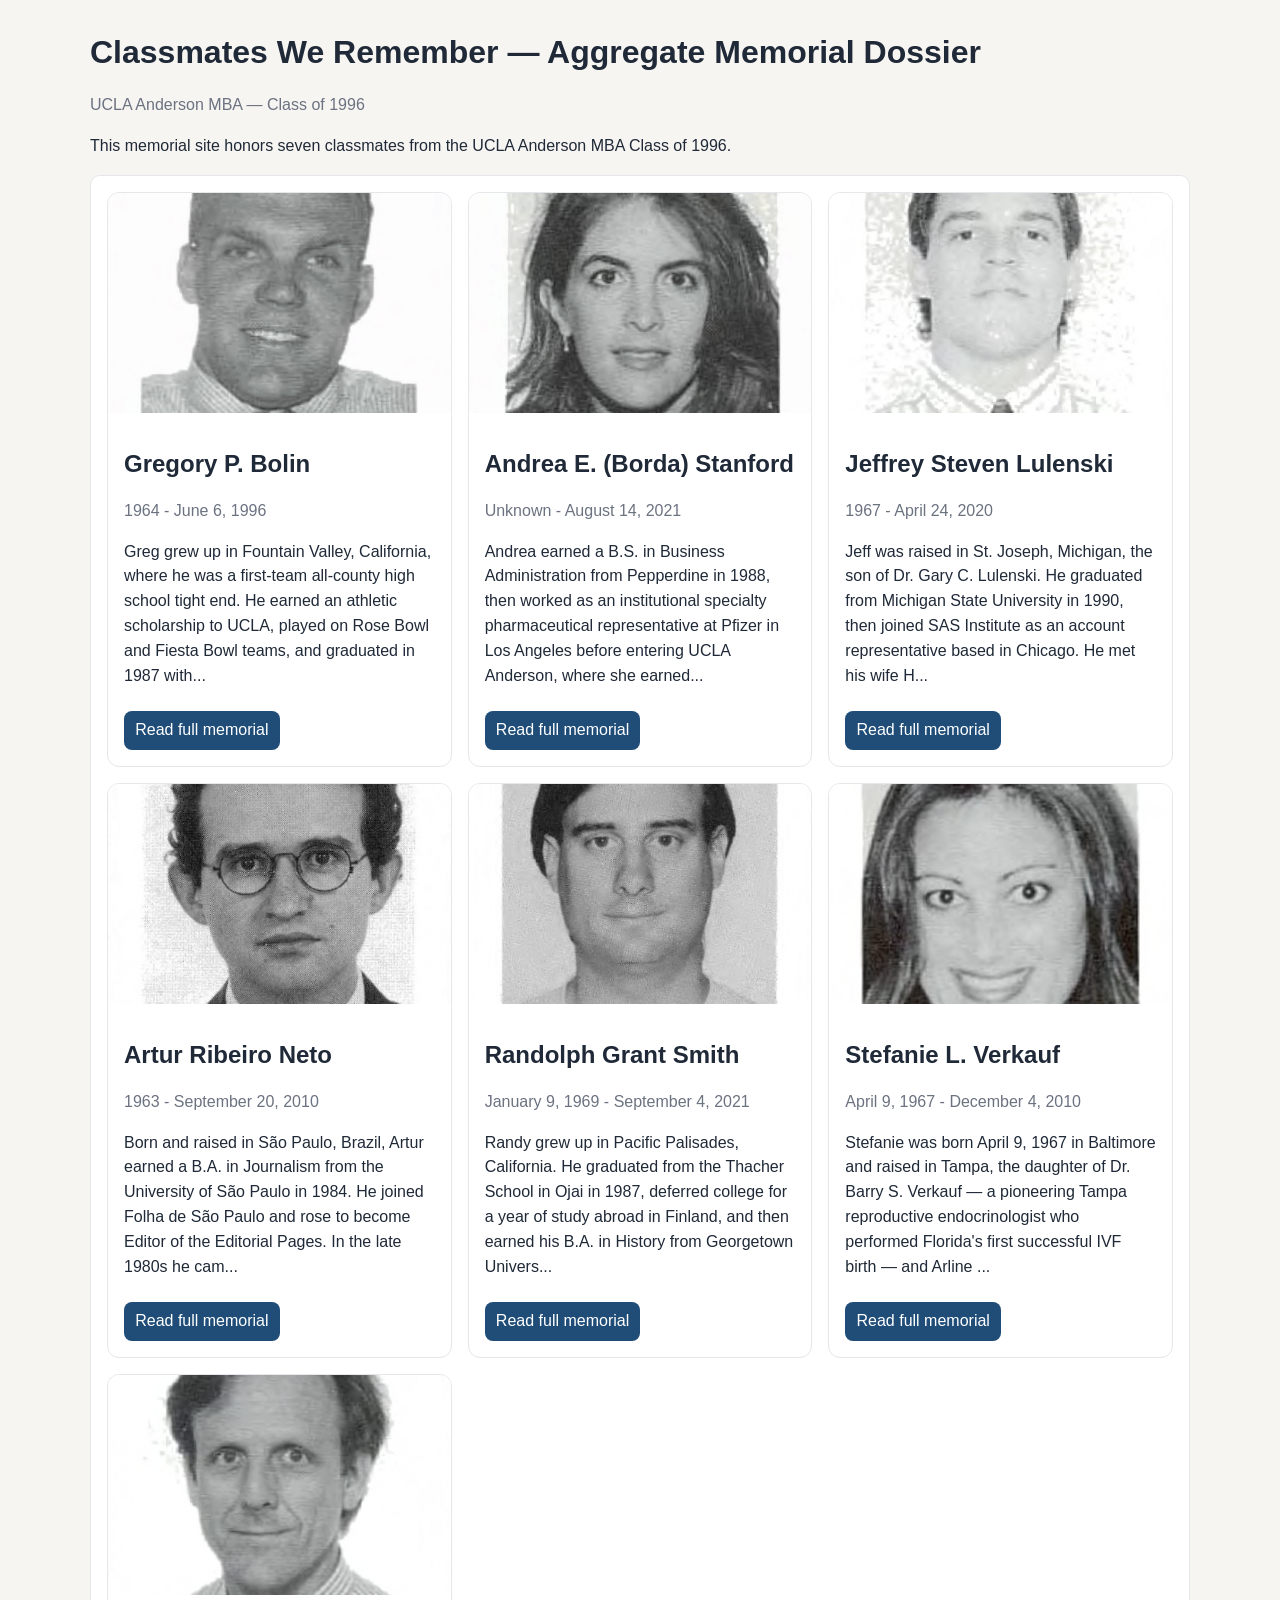
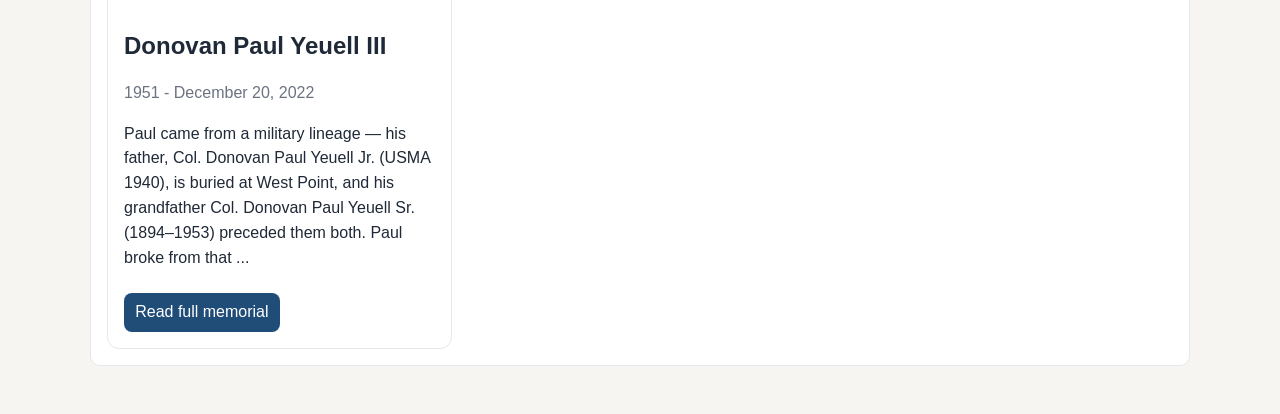
==== docs/index.html @ fdd66494 "Initial memorial site for UCLA Anderson MBA Class of 1996" ====
<!doctype html>
<html lang="en">
<head>
  <meta charset="utf-8" />
  <meta name="viewport" content="width=device-width, initial-scale=1" />
  <title>Classmates We Remember | UCLA Anderson MBA 1996</title>
  <link rel="stylesheet" href="./styles.css" />
</head>
<body>
  <main class="container">
    <header>
      <h1>Classmates We Remember — Aggregate Memorial Dossier</h1>
      <p class="subtitle">UCLA Anderson MBA — Class of 1996</p>
      <p>This memorial site honors seven classmates from the UCLA Anderson MBA Class of 1996.</p>
    </header>
    <section class="grid">
      <article class="card">
        <img src="./images/1_greg_bolin.png" alt="Photo of Greg Bolin" loading="lazy" />
        <div class="card-body">
          <h2>Gregory P. Bolin</h2>
          <p class="muted">1964 - June 6, 1996</p>
          <p>Greg grew up in Fountain Valley, California, where he was a first-team all-county high school tight end. He earned an athletic scholarship to UCLA, played on Rose Bowl and Fiesta Bowl teams, and graduated in 1987 with...</p>
          <a class="button" href="./classmates/bolin.html">Read full memorial</a>
        </div>
      </article><article class="card">
        <img src="./images/2_andrea_borda.png" alt="Photo of Andrea Stanford" loading="lazy" />
        <div class="card-body">
          <h2>Andrea E. (Borda) Stanford</h2>
          <p class="muted">Unknown - August 14, 2021</p>
          <p>Andrea earned a B.S. in Business Administration from Pepperdine in 1988, then worked as an institutional specialty pharmaceutical representative at Pfizer in Los Angeles before entering UCLA Anderson, where she earned...</p>
          <a class="button" href="./classmates/borda_stanford.html">Read full memorial</a>
        </div>
      </article><article class="card">
        <img src="./images/3_jeff_lulenski.png" alt="Photo of Jeff Lulenski" loading="lazy" />
        <div class="card-body">
          <h2>Jeffrey Steven Lulenski</h2>
          <p class="muted">1967 - April 24, 2020</p>
          <p>Jeff was raised in St. Joseph, Michigan, the son of Dr. Gary C. Lulenski. He graduated from Michigan State University in 1990, then joined SAS Institute as an account representative based in Chicago. He met his wife H...</p>
          <a class="button" href="./classmates/lulenski.html">Read full memorial</a>
        </div>
      </article><article class="card">
        <img src="./images/4_artur_neto.png" alt="Photo of Artur Ribeiro" loading="lazy" />
        <div class="card-body">
          <h2>Artur Ribeiro Neto</h2>
          <p class="muted">1963 - September 20, 2010</p>
          <p>Born and raised in São Paulo, Brazil, Artur earned a B.A. in Journalism from the University of São Paulo in 1984. He joined Folha de São Paulo and rose to become Editor of the Editorial Pages. In the late 1980s he cam...</p>
          <a class="button" href="./classmates/ribeiro_neto.html">Read full memorial</a>
        </div>
      </article><article class="card">
        <img src="./images/5_randy_smith.png" alt="Photo of Randy Smith" loading="lazy" />
        <div class="card-body">
          <h2>Randolph Grant Smith</h2>
          <p class="muted">January 9, 1969 - September 4, 2021</p>
          <p>Randy grew up in Pacific Palisades, California. He graduated from the Thacher School in Ojai in 1987, deferred college for a year of study abroad in Finland, and then earned his B.A. in History from Georgetown Univers...</p>
          <a class="button" href="./classmates/smith.html">Read full memorial</a>
        </div>
      </article><article class="card">
        <img src="./images/6_stef_verkauf.png" alt="Photo of Stefanie Verkauf" loading="lazy" />
        <div class="card-body">
          <h2>Stefanie L. Verkauf</h2>
          <p class="muted">April 9, 1967 - December 4, 2010</p>
          <p>Stefanie was born April 9, 1967 in Baltimore and raised in Tampa, the daughter of Dr. Barry S. Verkauf — a pioneering Tampa reproductive endocrinologist who performed Florida&#x27;s first successful IVF birth — and Arline ...</p>
          <a class="button" href="./classmates/verkauf.html">Read full memorial</a>
        </div>
      </article><article class="card">
        <img src="./images/7_paul_yuell.png" alt="Photo of D. Paul Yeuell" loading="lazy" />
        <div class="card-body">
          <h2>Donovan Paul Yeuell III</h2>
          <p class="muted">1951 - December 20, 2022</p>
          <p>Paul came from a military lineage — his father, Col. Donovan Paul Yeuell Jr. (USMA 1940), is buried at West Point, and his grandfather Col. Donovan Paul Yeuell Sr. (1894–1953) preceded them both. Paul broke from that ...</p>
          <a class="button" href="./classmates/yeuell.html">Read full memorial</a>
        </div>
      </article>
    </section>
  </main>
</body>
</html>
---- docs/styles.css ----
:root {
  --bg: #f7f5f2;
  --text: #1f2937;
  --muted: #6b7280;
  --card: #ffffff;
  --border: #e5e7eb;
  --accent: #1f4d78;
}

* { box-sizing: border-box; }
body {
  margin: 0;
  font-family: -apple-system, BlinkMacSystemFont, "Segoe UI", Roboto, Arial, sans-serif;
  background: var(--bg);
  color: var(--text);
  line-height: 1.55;
}

.container {
  width: min(1100px, 92%);
  margin: 2rem auto 3rem;
}

h1, h2 { line-height: 1.25; }
.subtitle, .muted { color: var(--muted); }

.grid {
  display: grid;
  gap: 1rem;
  grid-template-columns: repeat(auto-fit, minmax(260px, 1fr));
}

.card {
  background: var(--card);
  border: 1px solid var(--border);
  border-radius: 12px;
  overflow: hidden;
}

.card img, .thumb {
  width: 100%;
  height: 220px;
  object-fit: cover;
  display: block;
}

.card-body { padding: 1rem; }

.button {
  display: inline-block;
  margin-top: .4rem;
  text-decoration: none;
  color: white;
  background: var(--accent);
  padding: .45rem .7rem;
  border-radius: 8px;
}

.person-header {
  display: flex;
  gap: 1.2rem;
  align-items: flex-start;
  justify-content: space-between;
  flex-wrap: wrap;
}

.portrait {
  width: min(320px, 100%);
  border-radius: 10px;
  border: 1px solid var(--border);
}

.gallery {
  display: flex;
  flex-wrap: wrap;
  gap: .7rem;
}

.gallery img {
  width: 300px;
  max-width: 100%;
  height: 180px;
  object-fit: cover;
  border-radius: 8px;
  border: 1px solid var(--border);
}

.placeholder {
  background: #eef2f7;
  color: var(--muted);
  display: grid;
  place-items: center;
}

section {
  background: var(--card);
  border: 1px solid var(--border);
  border-radius: 10px;
  padding: 1rem;
  margin-top: 1rem;
}

a { color: var(--accent); }
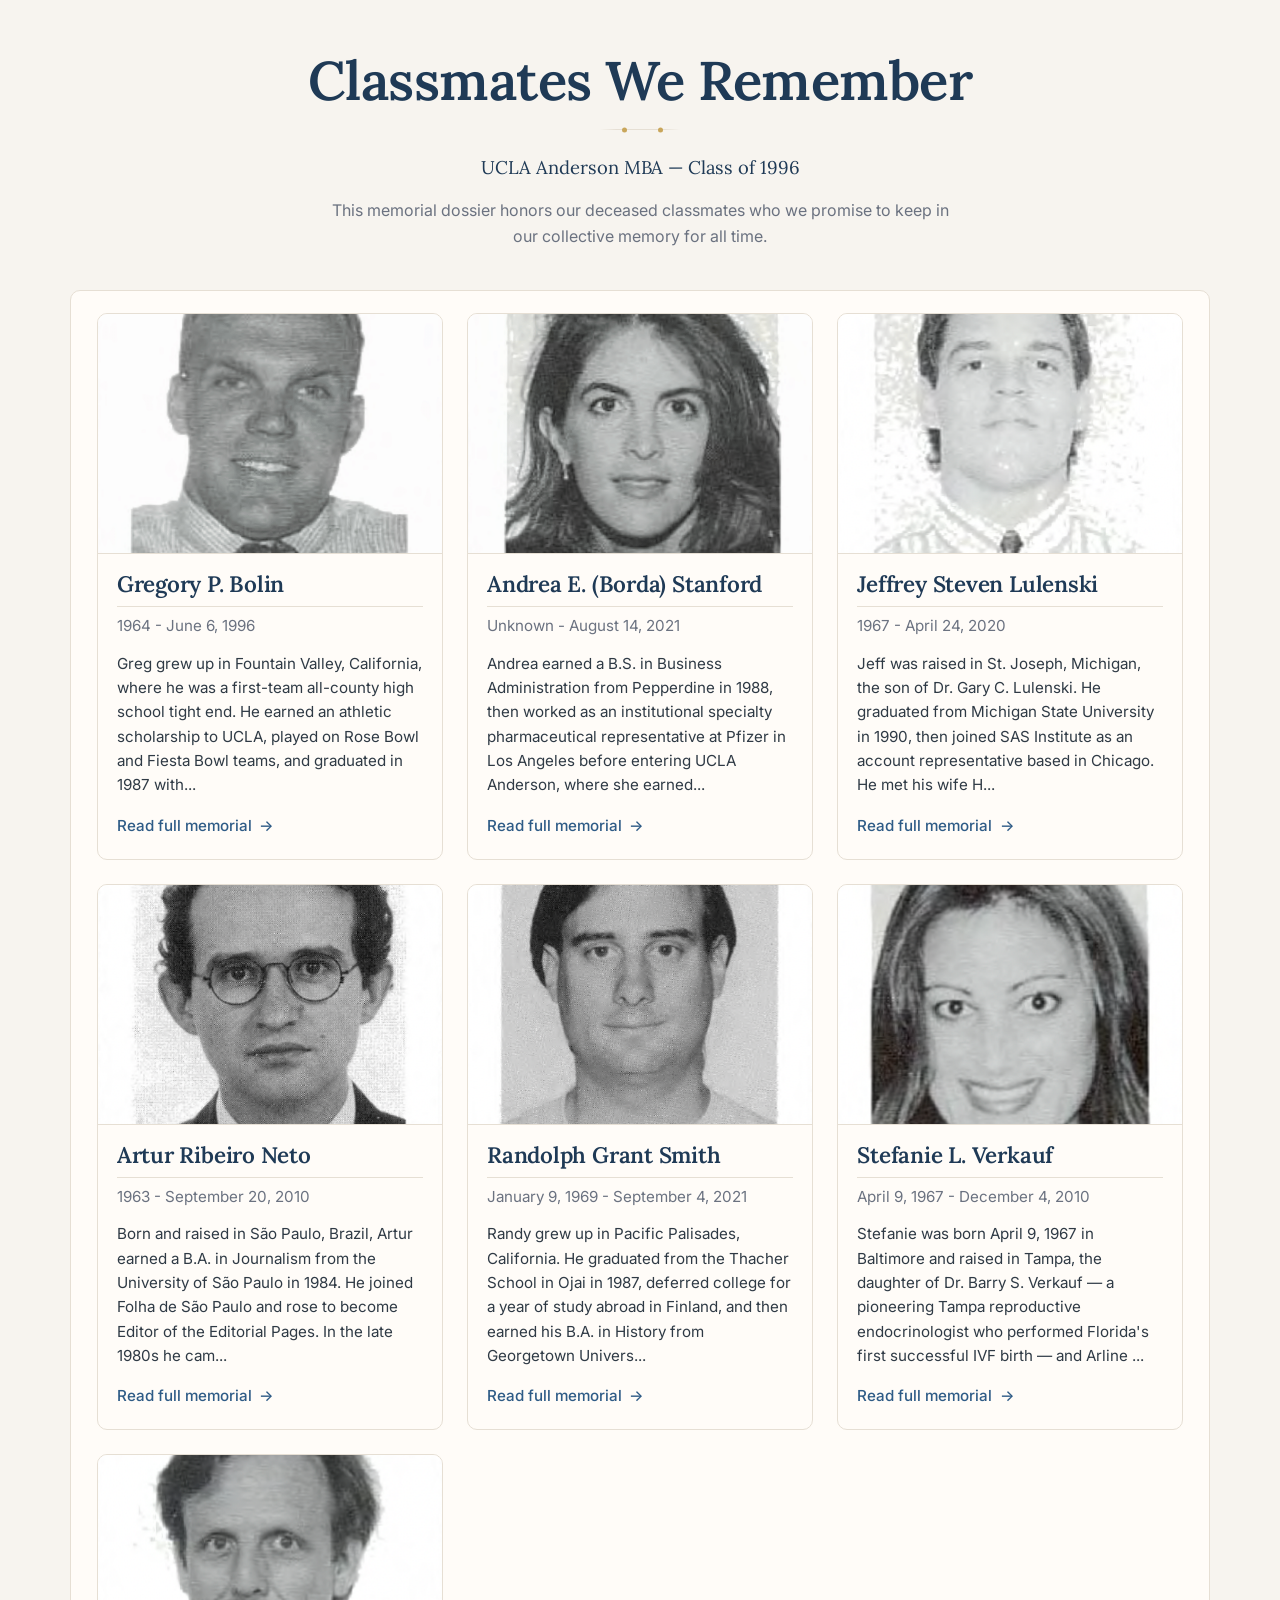
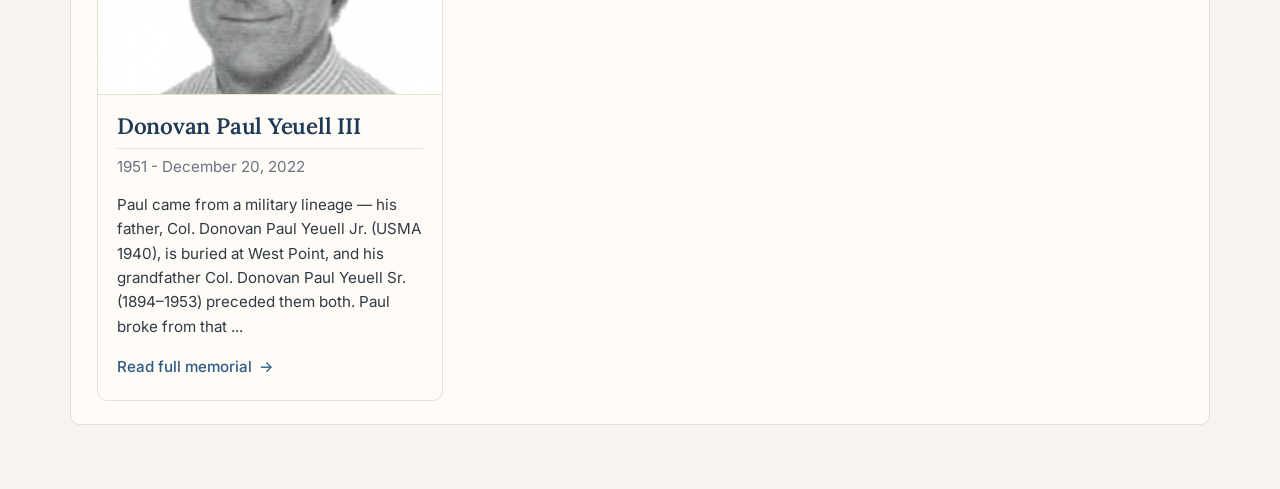
==== commit 526e50d0: "Updated look and feel, added images and clickable features" ====
--- a/docs/index.html
+++ b/docs/index.html
@@ -4,71 +4,77 @@
   <meta charset="utf-8" />
   <meta name="viewport" content="width=device-width, initial-scale=1" />
   <title>Classmates We Remember | UCLA Anderson MBA 1996</title>
+  <link rel="icon" type="image/png" href="./favicon.png" />
+  <link rel="apple-touch-icon" href="./apple-touch-icon.png" />
+  <link rel="preconnect" href="https://fonts.googleapis.com" />
+  <link rel="preconnect" href="https://fonts.gstatic.com" crossorigin />
+  <link rel="stylesheet" href="https://fonts.googleapis.com/css2?family=Lora:wght@500;600;700&family=Inter:wght@400;500;600&display=swap" />
   <link rel="stylesheet" href="./styles.css" />
 </head>
 <body>
   <main class="container">
-    <header>
-      <h1>Classmates We Remember — Aggregate Memorial Dossier</h1>
+    <header class="site-header">
+      <h1>Classmates We Remember</h1>
+      <div class="ornament" aria-hidden="true"></div>
       <p class="subtitle">UCLA Anderson MBA — Class of 1996</p>
-      <p>This memorial site honors seven classmates from the UCLA Anderson MBA Class of 1996.</p>
+      <p class="intro">This memorial dossier honors our deceased classmates who we promise to keep in our collective memory for all time.</p>
     </header>
     <section class="grid">
       <article class="card">
-        <img src="./images/1_greg_bolin.png" alt="Photo of Greg Bolin" loading="lazy" />
+        <a class="card-photo" href="./classmates/bolin.html"><img src="./images/1_greg_bolin.png" alt="Photo of Greg Bolin" loading="lazy" /></a>
         <div class="card-body">
           <h2>Gregory P. Bolin</h2>
-          <p class="muted">1964 - June 6, 1996</p>
-          <p>Greg grew up in Fountain Valley, California, where he was a first-team all-county high school tight end. He earned an athletic scholarship to UCLA, played on Rose Bowl and Fiesta Bowl teams, and graduated in 1987 with...</p>
-          <a class="button" href="./classmates/bolin.html">Read full memorial</a>
+          <p class="dates">1964 - June 6, 1996</p>
+          <p class="excerpt">Greg grew up in Fountain Valley, California, where he was a first-team all-county high school tight end. He earned an athletic scholarship to UCLA, played on Rose Bowl and Fiesta Bowl teams, and graduated in 1987 with...</p>
+          <a class="card-link" href="./classmates/bolin.html">Read full memorial <span aria-hidden="true">&rarr;</span></a>
         </div>
       </article><article class="card">
-        <img src="./images/2_andrea_borda.png" alt="Photo of Andrea Stanford" loading="lazy" />
+        <a class="card-photo" href="./classmates/borda_stanford.html"><img src="./images/2_andrea_borda.png" alt="Photo of Andrea Stanford" loading="lazy" /></a>
         <div class="card-body">
           <h2>Andrea E. (Borda) Stanford</h2>
-          <p class="muted">Unknown - August 14, 2021</p>
-          <p>Andrea earned a B.S. in Business Administration from Pepperdine in 1988, then worked as an institutional specialty pharmaceutical representative at Pfizer in Los Angeles before entering UCLA Anderson, where she earned...</p>
-          <a class="button" href="./classmates/borda_stanford.html">Read full memorial</a>
+          <p class="dates">Unknown - August 14, 2021</p>
+          <p class="excerpt">Andrea earned a B.S. in Business Administration from Pepperdine in 1988, then worked as an institutional specialty pharmaceutical representative at Pfizer in Los Angeles before entering UCLA Anderson, where she earned...</p>
+          <a class="card-link" href="./classmates/borda_stanford.html">Read full memorial <span aria-hidden="true">&rarr;</span></a>
         </div>
       </article><article class="card">
-        <img src="./images/3_jeff_lulenski.png" alt="Photo of Jeff Lulenski" loading="lazy" />
+        <a class="card-photo" href="./classmates/lulenski.html"><img src="./images/3_jeff_lulenski.png" alt="Photo of Jeff Lulenski" loading="lazy" /></a>
         <div class="card-body">
           <h2>Jeffrey Steven Lulenski</h2>
-          <p class="muted">1967 - April 24, 2020</p>
-          <p>Jeff was raised in St. Joseph, Michigan, the son of Dr. Gary C. Lulenski. He graduated from Michigan State University in 1990, then joined SAS Institute as an account representative based in Chicago. He met his wife H...</p>
-          <a class="button" href="./classmates/lulenski.html">Read full memorial</a>
+          <p class="dates">1967 - April 24, 2020</p>
+          <p class="excerpt">Jeff was raised in St. Joseph, Michigan, the son of Dr. Gary C. Lulenski. He graduated from Michigan State University in 1990, then joined SAS Institute as an account representative based in Chicago. He met his wife H...</p>
+          <a class="card-link" href="./classmates/lulenski.html">Read full memorial <span aria-hidden="true">&rarr;</span></a>
         </div>
       </article><article class="card">
-        <img src="./images/4_artur_neto.png" alt="Photo of Artur Ribeiro" loading="lazy" />
+        <a class="card-photo" href="./classmates/ribeiro_neto.html"><img src="./images/4_artur_neto.png" alt="Photo of Artur Ribeiro" loading="lazy" /></a>
         <div class="card-body">
           <h2>Artur Ribeiro Neto</h2>
-          <p class="muted">1963 - September 20, 2010</p>
-          <p>Born and raised in São Paulo, Brazil, Artur earned a B.A. in Journalism from the University of São Paulo in 1984. He joined Folha de São Paulo and rose to become Editor of the Editorial Pages. In the late 1980s he cam...</p>
-          <a class="button" href="./classmates/ribeiro_neto.html">Read full memorial</a>
+          <p class="dates">1963 - September 20, 2010</p>
+          <p class="excerpt">Born and raised in São Paulo, Brazil, Artur earned a B.A. in Journalism from the University of São Paulo in 1984. He joined Folha de São Paulo and rose to become Editor of the Editorial Pages. In the late 1980s he cam...</p>
+          <a class="card-link" href="./classmates/ribeiro_neto.html">Read full memorial <span aria-hidden="true">&rarr;</span></a>
         </div>
       </article><article class="card">
-        <img src="./images/5_randy_smith.png" alt="Photo of Randy Smith" loading="lazy" />
+        <a class="card-photo" href="./classmates/smith.html"><img src="./images/5_randy_smith.png" alt="Photo of Randy Smith" loading="lazy" /></a>
         <div class="card-body">
           <h2>Randolph Grant Smith</h2>
-          <p class="muted">January 9, 1969 - September 4, 2021</p>
-          <p>Randy grew up in Pacific Palisades, California. He graduated from the Thacher School in Ojai in 1987, deferred college for a year of study abroad in Finland, and then earned his B.A. in History from Georgetown Univers...</p>
-          <a class="button" href="./classmates/smith.html">Read full memorial</a>
+          <p class="dates">January 9, 1969 - September 4, 2021</p>
+          <p class="excerpt">Randy grew up in Pacific Palisades, California. He graduated from the Thacher School in Ojai in 1987, deferred college for a year of study abroad in Finland, and then earned his B.A. in History from Georgetown Univers...</p>
+          <a class="card-link" href="./classmates/smith.html">Read full memorial <span aria-hidden="true">&rarr;</span></a>
         </div>
       </article><article class="card">
-        <img src="./images/6_stef_verkauf.png" alt="Photo of Stefanie Verkauf" loading="lazy" />
+        <a class="card-photo" href="./classmates/verkauf.html"><img src="./images/6_stef_verkauf.png" alt="Photo of Stefanie Verkauf" loading="lazy" /></a>
         <div class="card-body">
           <h2>Stefanie L. Verkauf</h2>
-          <p class="muted">April 9, 1967 - December 4, 2010</p>
-          <p>Stefanie was born April 9, 1967 in Baltimore and raised in Tampa, the daughter of Dr. Barry S. Verkauf — a pioneering Tampa reproductive endocrinologist who performed Florida&#x27;s first successful IVF birth — and Arline ...</p>
-          <a class="button" href="./classmates/verkauf.html">Read full memorial</a>
+          <p class="dates">April 9, 1967 - December 4, 2010</p>
+          <p class="excerpt">Stefanie was born April 9, 1967 in Baltimore and raised in Tampa, the daughter of Dr. Barry S. Verkauf — a pioneering Tampa reproductive endocrinologist who performed Florida&#x27;s first successful IVF birth — and Arline ...</p>
+          <a class="card-link" href="./classmates/verkauf.html">Read full memorial <span aria-hidden="true">&rarr;</span></a>
         </div>
       </article><article class="card">
-        <img src="./images/7_paul_yuell.png" alt="Photo of D. Paul Yeuell" loading="lazy" />
+        <a class="card-photo" href="./classmates/yeuell.html"><img src="./images/7_paul_yuell.png" alt="Photo of D. Paul Yeuell" loading="lazy" /></a>
         <div class="card-body">
           <h2>Donovan Paul Yeuell III</h2>
-          <p class="muted">1951 - December 20, 2022</p>
-          <p>Paul came from a military lineage — his father, Col. Donovan Paul Yeuell Jr. (USMA 1940), is buried at West Point, and his grandfather Col. Donovan Paul Yeuell Sr. (1894–1953) preceded them both. Paul broke from that ...</p>
-          <a class="button" href="./classmates/yeuell.html">Read full memorial</a>
+          <p class="dates">1951 - December 20, 2022</p>
+          <p class="excerpt">Paul came from a military lineage — his father, Col. Donovan Paul Yeuell Jr. (USMA 1940), is buried at West Point, and his grandfather Col. Donovan Paul Yeuell Sr. (1894–1953) preceded them both. Paul broke from that ...</p>
+          <a class="card-link" href="./classmates/yeuell.html">Read full memorial <span aria-hidden="true">&rarr;</span></a>
         </div>
       </article>
     </section>
--- a/docs/styles.css
+++ b/docs/styles.css
@@ -1,103 +1,374 @@
 :root {
-  --bg: #f7f5f2;
-  --text: #1f2937;
-  --muted: #6b7280;
-  --card: #ffffff;
-  --border: #e5e7eb;
-  --accent: #1f4d78;
+  --bg: #F7F4EF;
+  --card: #FFFCF8;
+  --heading: #1F3A56;
+  --text: #2F3A45;
+  --muted: #6B7280;
+  --accent: #2E5B86;
+  --accent-hover: #1F3A56;
+  --border: #E6DFD4;
+  --serif: "Lora", Georgia, "Times New Roman", serif;
+  --sans: "Inter", -apple-system, BlinkMacSystemFont, "Segoe UI", Roboto, Arial, sans-serif;
 }
 
 * { box-sizing: border-box; }
+
 body {
   margin: 0;
-  font-family: -apple-system, BlinkMacSystemFont, "Segoe UI", Roboto, Arial, sans-serif;
+  font-family: var(--sans);
   background: var(--bg);
   color: var(--text);
-  line-height: 1.55;
+  line-height: 1.6;
+  -webkit-font-smoothing: antialiased;
+  -moz-osx-font-smoothing: grayscale;
 }
 
 .container {
-  width: min(1100px, 92%);
-  margin: 2rem auto 3rem;
-}
-
-h1, h2 { line-height: 1.25; }
-.subtitle, .muted { color: var(--muted); }
+  width: min(1140px, 92%);
+  margin: 3rem auto 4rem;
+}
+
+h1, h2, h3 {
+  font-family: var(--serif);
+  color: var(--heading);
+  line-height: 1.2;
+  font-weight: 600;
+  letter-spacing: -0.01em;
+}
+
+p { margin: 0 0 .75rem; }
+
+a {
+  color: var(--accent);
+  text-decoration: none;
+  transition: color .15s ease;
+}
+a:hover { color: var(--accent-hover); text-decoration: underline; }
+
+.muted, .dates, .subtitle { color: var(--muted); }
+.dates { font-size: .95rem; margin: .25rem 0 .6rem; }
+
+/* ---------- Site header (homepage) ---------- */
+
+.site-header {
+  text-align: center;
+  margin-bottom: 2.5rem;
+}
+
+.site-header h1 {
+  font-size: clamp(2.2rem, 4.5vw, 3.4rem);
+  margin: 0 0 .6rem;
+}
+
+.site-header .subtitle {
+  font-family: var(--serif);
+  font-size: 1.15rem;
+  color: var(--heading);
+  margin: 0 0 1rem;
+  font-style: normal;
+}
+
+.site-header .intro {
+  max-width: 620px;
+  margin: 0 auto;
+  color: var(--muted);
+}
+
+.ornament {
+  width: 80px;
+  height: 14px;
+  margin: .6rem auto 1rem;
+  background-image: linear-gradient(to right, transparent 0%, var(--border) 20%, var(--border) 80%, transparent 100%);
+  background-size: 100% 1px;
+  background-position: center;
+  background-repeat: no-repeat;
+  position: relative;
+}
+
+.ornament::before,
+.ornament::after {
+  content: "";
+  position: absolute;
+  top: 50%;
+  width: 5px;
+  height: 5px;
+  border-radius: 50%;
+  background: #C9A65B;
+  transform: translateY(-50%);
+}
+.ornament::before { left: 28%; }
+.ornament::after  { left: 72%; }
+
+/* ---------- Card grid (homepage) ---------- */
 
 .grid {
   display: grid;
-  gap: 1rem;
-  grid-template-columns: repeat(auto-fit, minmax(260px, 1fr));
+  gap: 1.5rem;
+  grid-template-columns: repeat(auto-fit, minmax(280px, 1fr));
 }
 
 .card {
   background: var(--card);
   border: 1px solid var(--border);
-  border-radius: 12px;
+  border-radius: 10px;
   overflow: hidden;
+  display: flex;
+  flex-direction: column;
+  transition: box-shadow .2s ease, transform .2s ease;
+}
+.card:hover {
+  box-shadow: 0 6px 18px rgba(31, 58, 86, 0.08);
+  transform: translateY(-2px);
 }
 
 .card img, .thumb {
   width: 100%;
-  height: 220px;
+  height: 240px;
   object-fit: cover;
   display: block;
-}
-
-.card-body { padding: 1rem; }
-
-.button {
-  display: inline-block;
-  margin-top: .4rem;
-  text-decoration: none;
-  color: white;
-  background: var(--accent);
-  padding: .45rem .7rem;
-  border-radius: 8px;
-}
-
-.person-header {
-  display: flex;
-  gap: 1.2rem;
+  border-bottom: 1px solid var(--border);
+}
+
+.card-photo {
+  display: block;
+  line-height: 0;
+  overflow: hidden;
+  cursor: pointer;
+}
+.card-photo:hover { text-decoration: none; }
+.card-photo img { transition: transform .25s ease, filter .25s ease; }
+.card-photo:hover img {
+  transform: scale(1.03);
+  filter: brightness(1.04);
+}
+
+.card-body {
+  padding: 1.1rem 1.2rem 1.3rem;
+  display: flex;
+  flex-direction: column;
+  flex: 1;
+}
+
+.card-body h2 {
+  font-size: 1.4rem;
+  margin: 0 0 .15rem;
+}
+
+.card-body .excerpt {
+  color: var(--text);
+  font-size: .95rem;
+  margin: .25rem 0 1rem;
+  flex: 1;
+}
+
+.card-link {
+  font-weight: 500;
+  font-size: .95rem;
+  align-self: flex-start;
+}
+.card-link span { margin-left: .2rem; transition: margin-left .15s ease; }
+.card-link:hover { text-decoration: none; }
+.card-link:hover span { margin-left: .45rem; }
+
+/* ---------- Person page ---------- */
+
+.back-link {
+  margin-bottom: 1.5rem;
+  font-size: .95rem;
+}
+
+.person-hero {
+  display: grid;
+  grid-template-columns: minmax(0, 1fr) auto;
+  gap: 2rem;
+  align-items: stretch;
+  margin-bottom: 1rem;
+}
+
+.person-hero-left {
+  min-width: 0;
+  display: flex;
+  flex-direction: column;
+}
+
+.person-hero-left .person-header {
+  margin-bottom: .25rem;
+  padding-bottom: 0;
+  border-bottom: none;
+}
+
+.person-hero-left section {
+  flex: 1;
+  margin-top: 1rem;
+}
+
+.person-hero-right {
+  display: flex;
   align-items: flex-start;
-  justify-content: space-between;
-  flex-wrap: wrap;
+}
+
+.person-header h1 {
+  font-size: clamp(2rem, 3.6vw, 2.8rem);
+  margin: 0 0 .3rem;
+}
+
+.person-header .dates {
+  margin: 0 0 .5rem;
+}
+
+.person-hero-right .portrait {
+  width: 320px;
+  max-width: 100%;
+  display: block;
+}
+
+@media (max-width: 820px) {
+  .person-hero {
+    grid-template-columns: 1fr;
+  }
+  .person-hero-right .portrait {
+    width: min(320px, 100%);
+  }
 }
 
 .portrait {
   width: min(320px, 100%);
-  border-radius: 10px;
-  border: 1px solid var(--border);
-}
-
-.gallery {
-  display: flex;
-  flex-wrap: wrap;
-  gap: .7rem;
-}
-
-.gallery img {
-  width: 300px;
-  max-width: 100%;
-  height: 180px;
-  object-fit: cover;
   border-radius: 8px;
   border: 1px solid var(--border);
 }
 
-.placeholder {
-  background: #eef2f7;
-  color: var(--muted);
-  display: grid;
-  place-items: center;
-}
+/* ---------- Section blocks (person page) ---------- */
 
 section {
   background: var(--card);
   border: 1px solid var(--border);
   border-radius: 10px;
-  padding: 1rem;
-  margin-top: 1rem;
-}
-
-a { color: var(--accent); }
+  padding: 1.4rem 1.6rem;
+  margin-top: 1.2rem;
+}
+
+section h2 {
+  font-size: 1.35rem;
+  margin: 0 0 .8rem;
+  padding-bottom: .5rem;
+  border-bottom: 1px solid var(--border);
+}
+
+section ul {
+  margin: 0;
+  padding-left: 1.2rem;
+}
+
+section li { margin-bottom: .35rem; }
+
+section p:last-child { margin-bottom: 0; }
+
+/* ---------- Photo gallery ---------- */
+
+.gallery {
+  display: flex;
+  flex-wrap: nowrap;
+  gap: .9rem;
+  overflow-x: auto;
+  scroll-behavior: smooth;
+  -webkit-overflow-scrolling: touch;
+  padding-bottom: .5rem;
+  scrollbar-color: var(--border) transparent;
+  scrollbar-width: thin;
+}
+
+.gallery::-webkit-scrollbar { height: 8px; }
+.gallery::-webkit-scrollbar-track { background: transparent; }
+.gallery::-webkit-scrollbar-thumb {
+  background: var(--border);
+  border-radius: 4px;
+}
+.gallery::-webkit-scrollbar-thumb:hover { background: #cdc4b3; }
+
+.gallery > * { flex: 0 0 auto; }
+
+.gallery img {
+  width: 300px;
+  height: 200px;
+  object-fit: cover;
+  border-radius: 8px;
+  border: 1px solid var(--border);
+  display: block;
+}
+
+.lightbox-trigger {
+  display: inline-block;
+  cursor: pointer;
+  line-height: 0;
+  border-radius: 8px;
+  overflow: hidden;
+  transition: transform .15s ease, box-shadow .15s ease;
+  position: relative;
+}
+.lightbox-trigger img { cursor: pointer; }
+.lightbox-trigger:hover {
+  transform: translateY(-2px);
+  box-shadow: 0 6px 18px rgba(31, 58, 86, 0.18);
+}
+.lightbox-trigger:hover img { filter: brightness(1.04); }
+.lightbox-trigger:hover { text-decoration: none; }
+
+/* ---------- Lightbox overlay ---------- */
+
+.lightbox {
+  position: fixed;
+  inset: 0;
+  background: rgba(20, 26, 36, 0.88);
+  display: none;
+  align-items: center;
+  justify-content: center;
+  padding: 2rem;
+  z-index: 1000;
+  cursor: zoom-out;
+}
+.lightbox.is-open { display: flex; }
+
+.lightbox img {
+  max-width: 100%;
+  max-height: 100%;
+  border-radius: 6px;
+  box-shadow: 0 10px 40px rgba(0,0,0,0.5);
+}
+
+.lightbox-close {
+  position: absolute;
+  top: 1rem;
+  right: 1.25rem;
+  background: none;
+  border: none;
+  color: #FFFCF8;
+  font-size: 2rem;
+  line-height: 1;
+  cursor: pointer;
+  padding: .25rem .5rem;
+  border-radius: 4px;
+  font-family: var(--sans);
+}
+.lightbox-close:hover { background: rgba(255,255,255,0.1); }
+
+.placeholder {
+  background: #EFEAE2;
+  color: var(--muted);
+  display: grid;
+  place-items: center;
+  font-size: .9rem;
+}
+
+.thumb.placeholder { height: 240px; }
+.portrait.placeholder {
+  height: 280px;
+  width: min(320px, 100%);
+}
+
+/* ---------- Responsive tweaks ---------- */
+
+@media (max-width: 600px) {
+  .container { margin: 2rem auto 3rem; }
+  .person-header { gap: 1.2rem; }
+  section { padding: 1.1rem 1.2rem; }
+}
